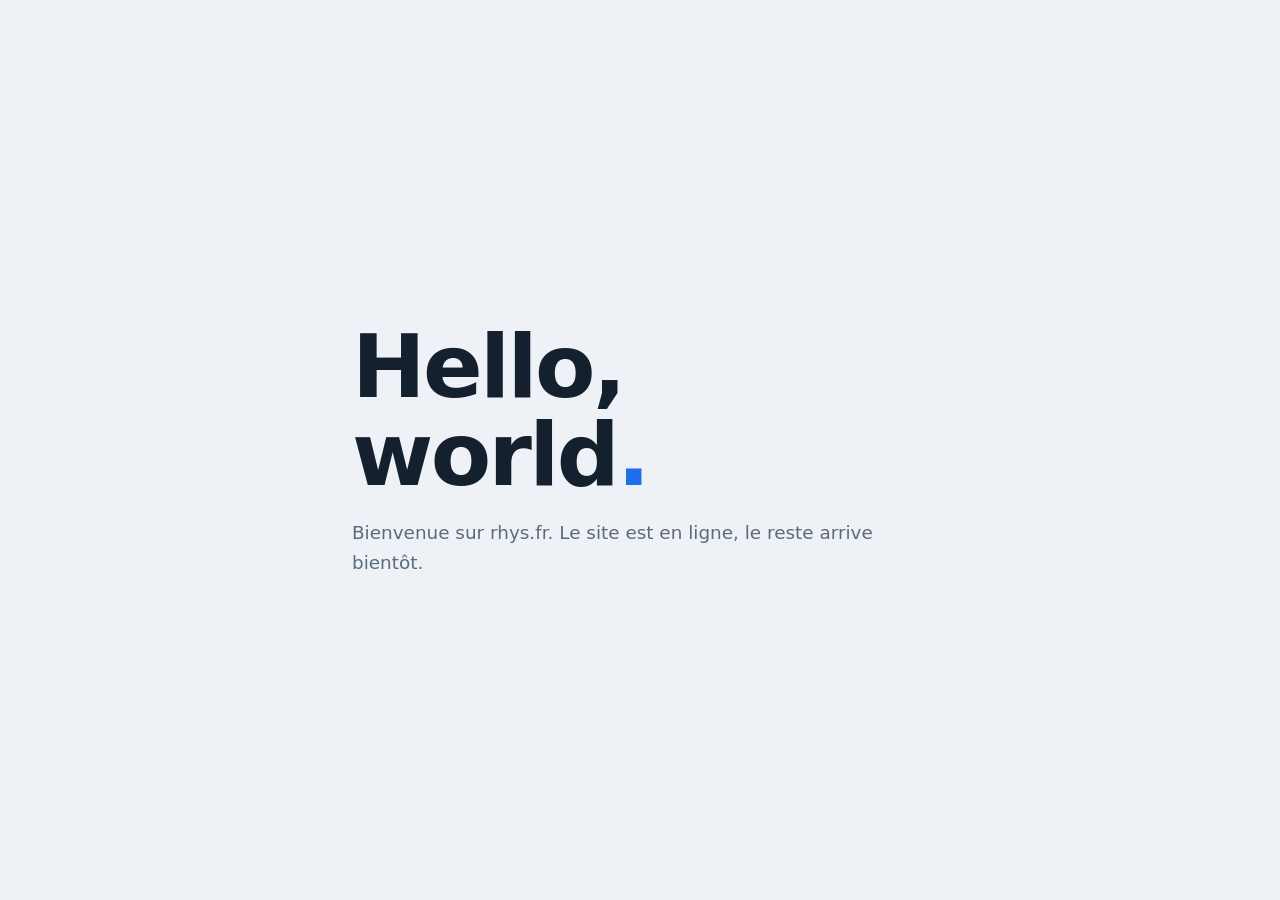
==== index.html @ cdaafd19 "Add files via upload" ====
<!DOCTYPE html>
<html lang="fr">
<head>
  <meta charset="utf-8">
  <meta name="viewport" content="width=device-width, initial-scale=1">
  <title>rhys.fr</title>
  <style>
    :root {
      --bg: #eef2f6;
      --ink: #14202e;
      --muted: #5b6b7c;
      --accent: #1f6feb;
    }
    @media (prefers-color-scheme: dark) {
      :root {
        --bg: #101820;
        --ink: #e8eef5;
        --muted: #8a9bad;
        --accent: #5aa2ff;
      }
    }
    * { box-sizing: border-box; }
    html, body { height: 100%; margin: 0; }
    body {
      background: var(--bg);
      color: var(--ink);
      font-family: "Segoe UI", system-ui, -apple-system, Helvetica, Arial, sans-serif;
      display: flex;
      align-items: center;
      justify-content: center;
      padding: 2rem;
    }
    main { max-width: 36rem; }
    h1 {
      font-size: clamp(2.8rem, 10vw, 5.5rem);
      line-height: 1;
      letter-spacing: -0.03em;
      margin: 0 0 1.2rem;
    }
    h1 span { color: var(--accent); }
    p {
      font-size: 1.15rem;
      line-height: 1.6;
      color: var(--muted);
      margin: 0;
    }
    a { color: var(--accent); }
  </style>
</head>
<body>
  <main>
    <h1>Hello, world<span>.</span></h1>
    <p>Bienvenue sur rhys.fr. Le site est en ligne, le reste arrive bientôt.</p>
  </main>
</body>
</html>
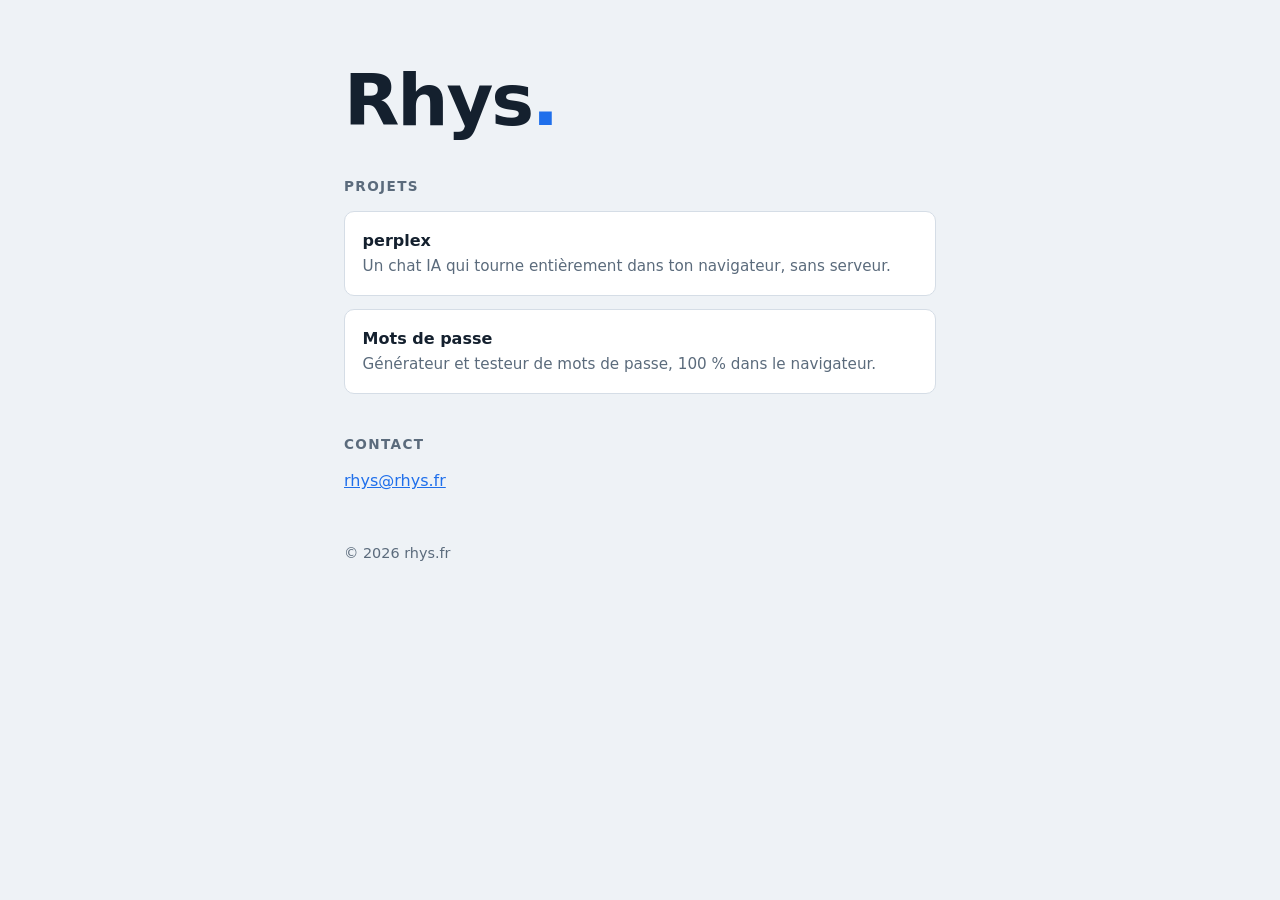
==== commit 31f15b81: "Add files via upload" ====
--- a/index.html
+++ b/index.html
@@ -3,54 +3,97 @@
 <head>
   <meta charset="utf-8">
   <meta name="viewport" content="width=device-width, initial-scale=1">
-  <title>rhys.fr</title>
+  <title>Rhys · rhys.fr</title>
+  <meta name="description" content="Projets et expérimentations.">
+  <meta property="og:title" content="Rhys · rhys.fr">
+  <meta property="og:description" content="Projets et expérimentations.">
+  <meta property="og:type" content="website">
+  <link rel="icon" href="data:image/svg+xml,%3Csvg xmlns='http://www.w3.org/2000/svg' viewBox='0 0 100 100'%3E%3Ctext y='.9em' font-size='90'%3E🛡️%3C/text%3E%3C/svg%3E">
   <style>
     :root {
       --bg: #eef2f6;
+      --panel: #ffffff;
       --ink: #14202e;
       --muted: #5b6b7c;
       --accent: #1f6feb;
+      --line: #d5dde6;
     }
     @media (prefers-color-scheme: dark) {
       :root {
         --bg: #101820;
+        --panel: #172230;
         --ink: #e8eef5;
         --muted: #8a9bad;
         --accent: #5aa2ff;
+        --line: #26364a;
       }
     }
     * { box-sizing: border-box; }
-    html, body { height: 100%; margin: 0; }
     body {
+      margin: 0;
       background: var(--bg);
       color: var(--ink);
       font-family: "Segoe UI", system-ui, -apple-system, Helvetica, Arial, sans-serif;
-      display: flex;
-      align-items: center;
-      justify-content: center;
-      padding: 2rem;
+      line-height: 1.6;
     }
-    main { max-width: 36rem; }
+    main { max-width: 40rem; margin: 0 auto; padding: 4rem 1.5rem 3rem; }
     h1 {
-      font-size: clamp(2.8rem, 10vw, 5.5rem);
+      font-size: clamp(2.6rem, 9vw, 4.5rem);
       line-height: 1;
       letter-spacing: -0.03em;
-      margin: 0 0 1.2rem;
+      margin: 0 0 0.8rem;
     }
     h1 span { color: var(--accent); }
-    p {
-      font-size: 1.15rem;
-      line-height: 1.6;
+    .role { font-size: 1.2rem; color: var(--muted); margin: 0 0 2rem; }
+    h2 {
+      font-size: 0.85rem;
+      text-transform: uppercase;
+      letter-spacing: 0.1em;
       color: var(--muted);
-      margin: 0;
+      margin: 2.5rem 0 0.8rem;
     }
+    p { margin: 0 0 1rem; }
     a { color: var(--accent); }
+    a:focus-visible { outline: 2px solid var(--accent); outline-offset: 3px; border-radius: 3px; }
+    .cards { display: grid; gap: 0.8rem; }
+    .card {
+      display: block;
+      background: var(--panel);
+      border: 1px solid var(--line);
+      border-radius: 10px;
+      padding: 1rem 1.1rem;
+      text-decoration: none;
+      color: var(--ink);
+    }
+    .card:hover { border-color: var(--accent); }
+    .card strong { display: block; }
+    .card small { color: var(--muted); font-size: 0.95rem; }
+    ul { margin: 0; padding-left: 1.2rem; }
+    li { margin-bottom: 0.3rem; }
+    footer { margin-top: 3rem; color: var(--muted); font-size: 0.9rem; }
   </style>
 </head>
 <body>
   <main>
-    <h1>Hello, world<span>.</span></h1>
-    <p>Bienvenue sur rhys.fr. Le site est en ligne, le reste arrive bientôt.</p>
+    <h1>Rhys<span>.</span></h1>
+
+
+    <h2>Projets</h2>
+    <div class="cards">
+      <a class="card" href="/perplex.html">
+        <strong>perplex</strong>
+        <small>Un chat IA qui tourne entièrement dans ton navigateur, sans serveur.</small>
+      </a>
+      <a class="card" href="/motdepasse.html">
+        <strong>Mots de passe</strong>
+        <small>Générateur et testeur de mots de passe, 100 % dans le navigateur.</small>
+      </a>
+    </div>
+
+    <h2>Contact</h2>
+    <p><a href="mailto:rhys@rhys.fr">rhys@rhys.fr</a></p>
+
+    <footer>© 2026 rhys.fr</footer>
   </main>
 </body>
 </html>
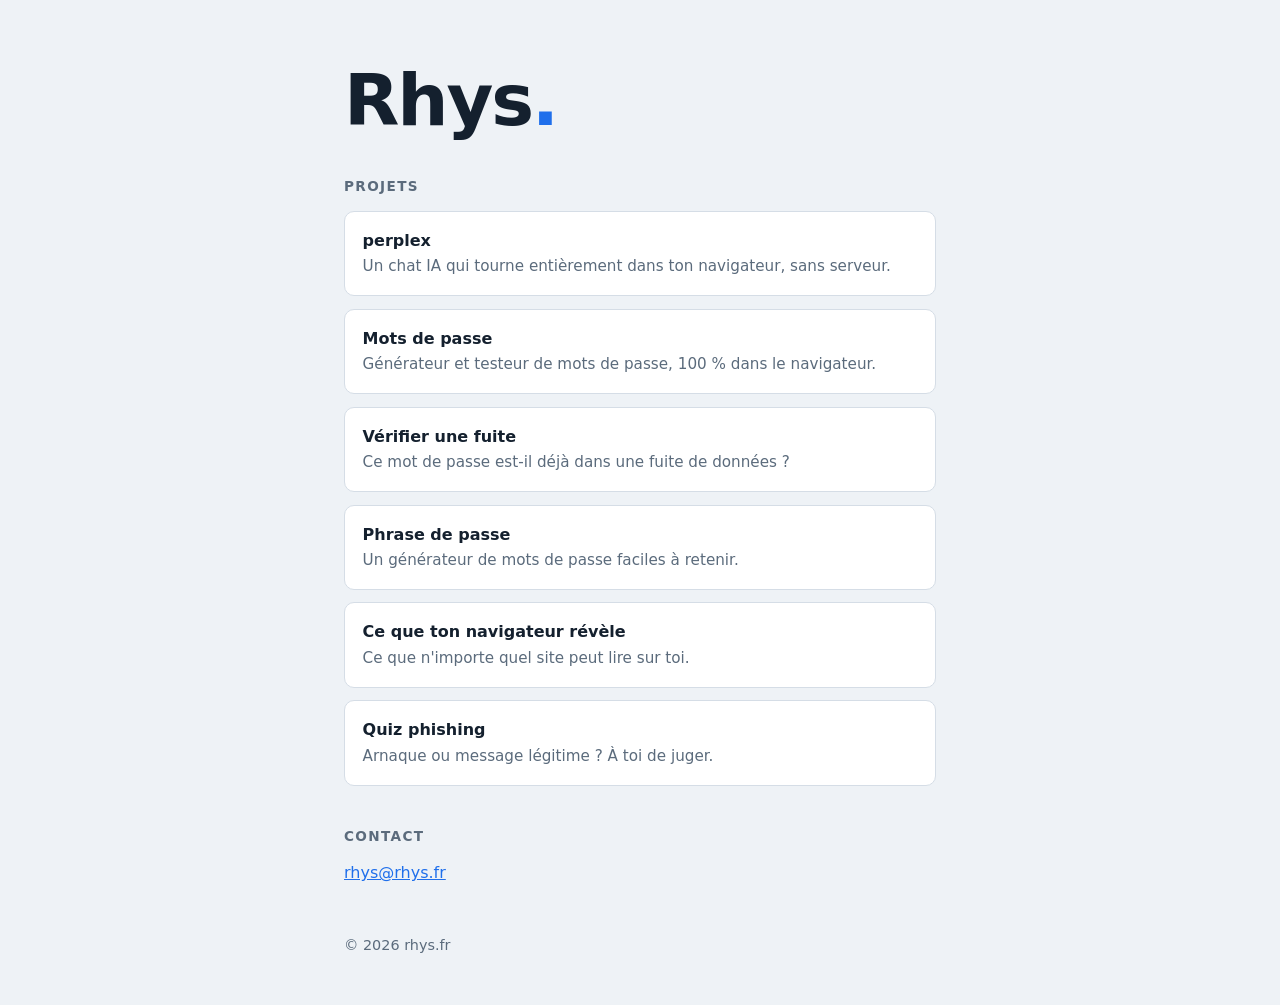
==== commit 1e5db781: "Add files via upload" ====
--- a/index.html
+++ b/index.html
@@ -88,6 +88,22 @@
         <strong>Mots de passe</strong>
         <small>Générateur et testeur de mots de passe, 100 % dans le navigateur.</small>
       </a>
+      <a class="card" href="/fuite.html">
+        <strong>Vérifier une fuite</strong>
+        <small>Ce mot de passe est-il déjà dans une fuite de données ?</small>
+      </a>
+      <a class="card" href="/phrase-de-passe.html">
+        <strong>Phrase de passe</strong>
+        <small>Un générateur de mots de passe faciles à retenir.</small>
+      </a>
+      <a class="card" href="/navigateur.html">
+        <strong>Ce que ton navigateur révèle</strong>
+        <small>Ce que n'importe quel site peut lire sur toi.</small>
+      </a>
+      <a class="card" href="/phishing.html">
+        <strong>Quiz phishing</strong>
+        <small>Arnaque ou message légitime ? À toi de juger.</small>
+      </a>
     </div>
 
     <h2>Contact</h2>
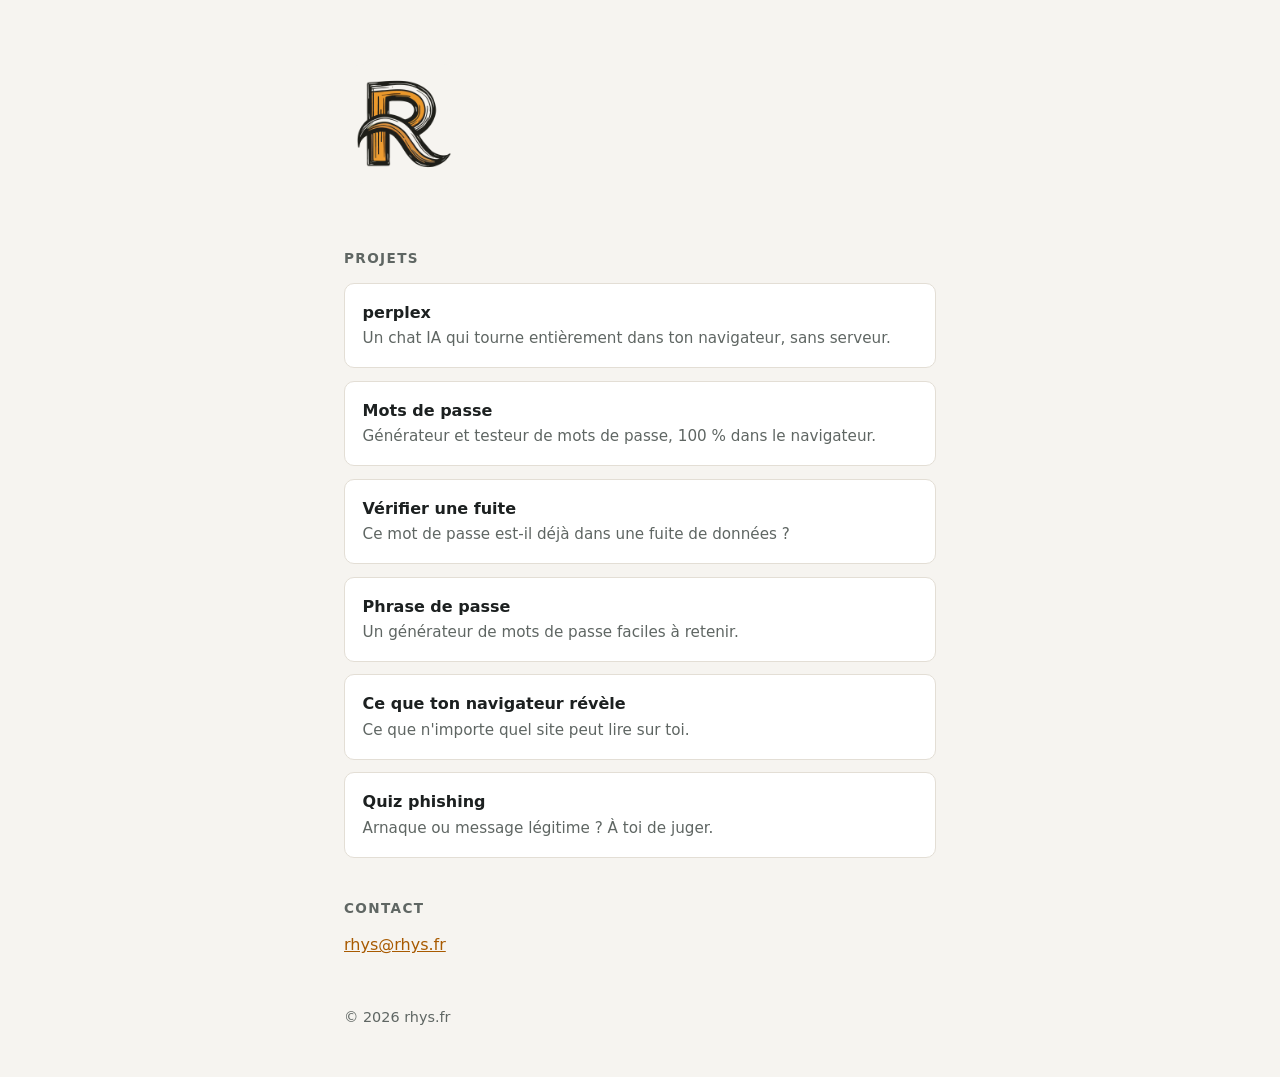
==== commit 2a974ca6: "Add files via upload" ====
--- a/index.html
+++ b/index.html
@@ -8,24 +8,25 @@
   <meta property="og:title" content="Rhys · rhys.fr">
   <meta property="og:description" content="Projets et expérimentations.">
   <meta property="og:type" content="website">
-  <link rel="icon" href="data:image/svg+xml,%3Csvg xmlns='http://www.w3.org/2000/svg' viewBox='0 0 100 100'%3E%3Ctext y='.9em' font-size='90'%3E🛡️%3C/text%3E%3C/svg%3E">
+  <meta property="og:image" content="https://rhys.fr/logo-r.png">
+  <link rel="icon" href="/favicon.png">
   <style>
     :root {
-      --bg: #eef2f6;
+      --bg: #f6f4f0;
       --panel: #ffffff;
-      --ink: #14202e;
-      --muted: #5b6b7c;
-      --accent: #1f6feb;
-      --line: #d5dde6;
+      --ink: #1c2020;
+      --muted: #5f6663;
+      --accent: #e8962e; --accent-ink: #1c2020; --link: #a85a00;
+      --line: #e3ded5;
     }
     @media (prefers-color-scheme: dark) {
       :root {
-        --bg: #101820;
-        --panel: #172230;
-        --ink: #e8eef5;
-        --muted: #8a9bad;
-        --accent: #5aa2ff;
-        --line: #26364a;
+        --bg: #141717;
+        --panel: #1d2121;
+        --ink: #f1ede6;
+        --muted: #9aa19e;
+        --accent: #ec9a2e; --accent-ink: #141717; --link: #f0a94a;
+        --line: #2e3333;
       }
     }
     * { box-sizing: border-box; }
@@ -53,8 +54,8 @@
       margin: 2.5rem 0 0.8rem;
     }
     p { margin: 0 0 1rem; }
-    a { color: var(--accent); }
-    a:focus-visible { outline: 2px solid var(--accent); outline-offset: 3px; border-radius: 3px; }
+    a { color: var(--link); }
+    a:focus-visible { outline: 2px solid var(--link); outline-offset: 3px; border-radius: 3px; }
     .cards { display: grid; gap: 0.8rem; }
     .card {
       display: block;
@@ -71,11 +72,17 @@
     ul { margin: 0; padding-left: 1.2rem; }
     li { margin-bottom: 0.3rem; }
     footer { margin-top: 3rem; color: var(--muted); font-size: 0.9rem; }
+  .logo{display:inline-flex;background:#f6f4f0;border-radius:12px;padding:4px;line-height:0}
+.logo img{width:44px;height:44px;display:block}
+.logo.big{border-radius:20px;padding:8px;margin-bottom:1.5rem}
+.logo.big img{width:104px;height:104px}
+.sr{position:absolute;left:-9999px}
   </style>
 </head>
 <body>
   <main>
-    <h1>Rhys<span>.</span></h1>
+    <a class="logo big" href="/" aria-label="Rhys"><img src="/logo-r.png" alt="" width="104" height="104"></a>
+    <h1 class="sr">Rhys</h1>
 
 
     <h2>Projets</h2>
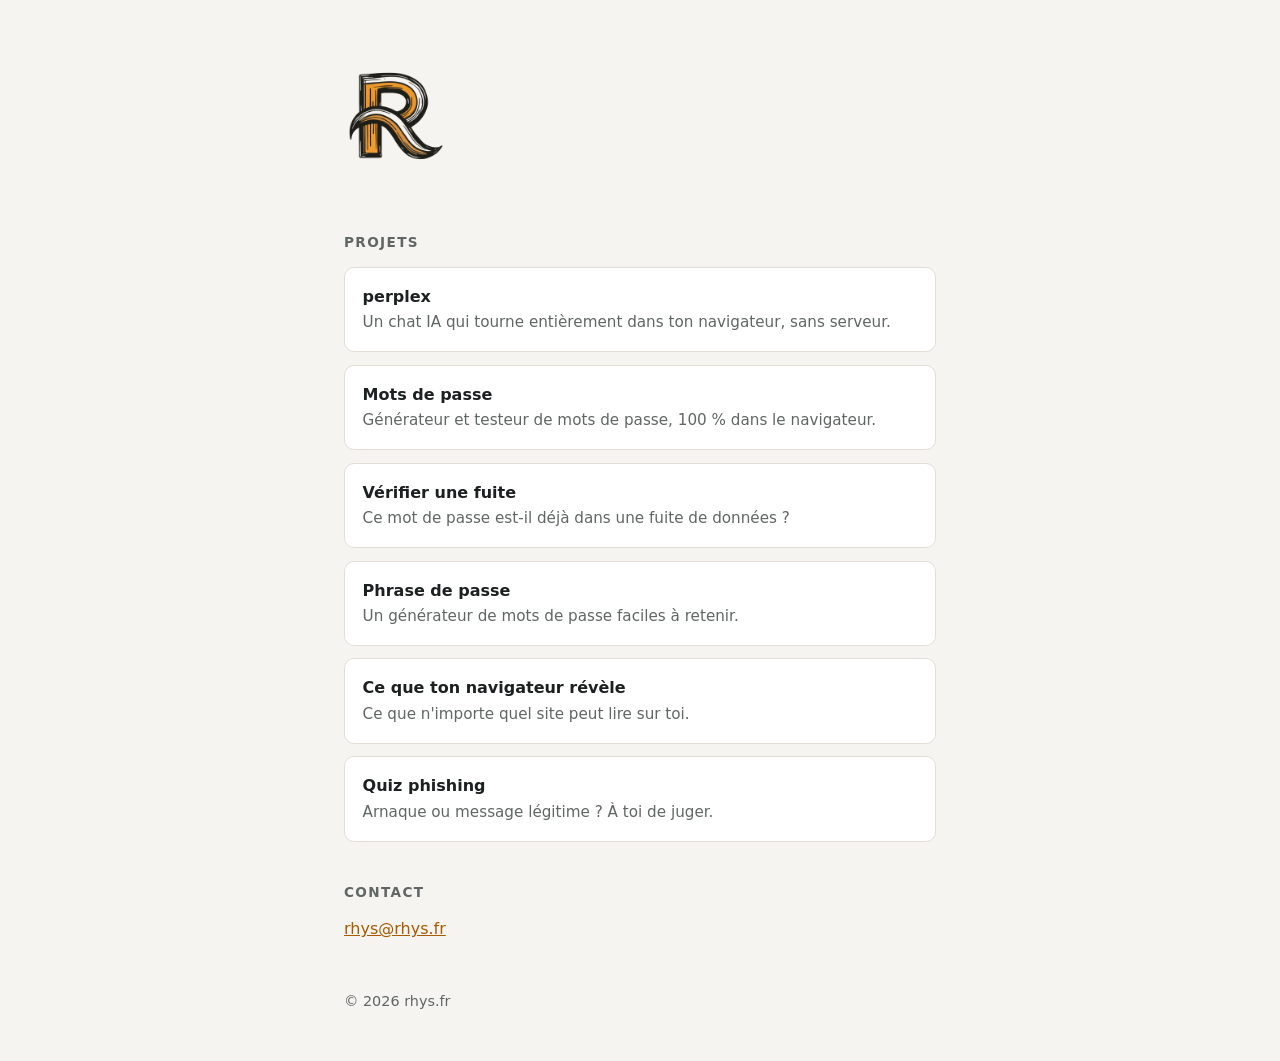
==== commit 9099af94: "Add files via upload" ====
--- a/index.html
+++ b/index.html
@@ -8,7 +8,7 @@
   <meta property="og:title" content="Rhys · rhys.fr">
   <meta property="og:description" content="Projets et expérimentations.">
   <meta property="og:type" content="website">
-  <meta property="og:image" content="https://rhys.fr/logo-r.png">
+  <meta property="og:image" content="https://rhys.fr/logo-card.png">
   <link rel="icon" href="/favicon.png">
   <style>
     :root {
@@ -72,16 +72,16 @@
     ul { margin: 0; padding-left: 1.2rem; }
     li { margin-bottom: 0.3rem; }
     footer { margin-top: 3rem; color: var(--muted); font-size: 0.9rem; }
-  .logo{display:inline-flex;background:#f6f4f0;border-radius:12px;padding:4px;line-height:0}
+  .logo{display:inline-flex;line-height:0}
 .logo img{width:44px;height:44px;display:block}
-.logo.big{border-radius:20px;padding:8px;margin-bottom:1.5rem}
+.logo.big{margin-bottom:1.5rem}
 .logo.big img{width:104px;height:104px}
 .sr{position:absolute;left:-9999px}
   </style>
 </head>
 <body>
   <main>
-    <a class="logo big" href="/" aria-label="Rhys"><img src="/logo-r.png" alt="" width="104" height="104"></a>
+    <a class="logo big" href="/" aria-label="Rhys"><picture><source srcset="/logo-r-dark.png" media="(prefers-color-scheme: dark)"><img src="/logo-r.png" alt="" width="104" height="104"></picture></a>
     <h1 class="sr">Rhys</h1>
 
 
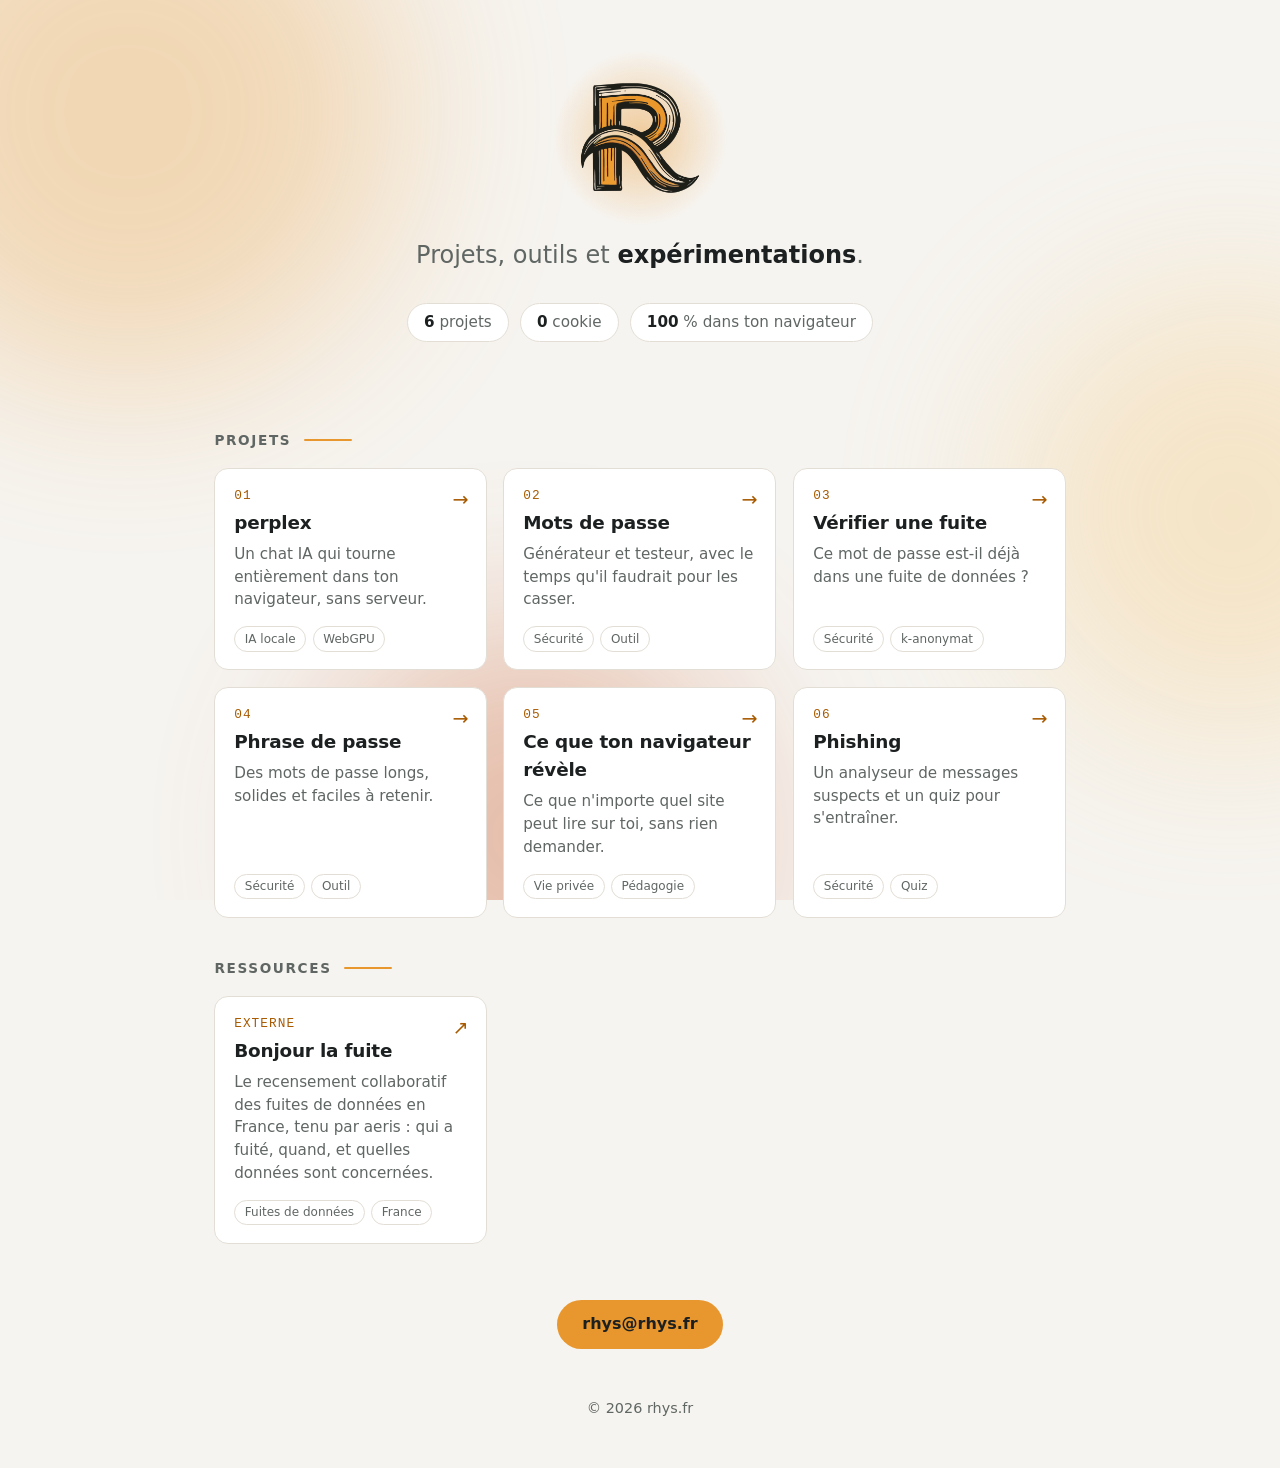
==== commit 9dd2ca13: "Add files via upload" ====
--- a/index.html
+++ b/index.html
@@ -4,119 +4,202 @@
   <meta charset="utf-8">
   <meta name="viewport" content="width=device-width, initial-scale=1">
   <title>Rhys · rhys.fr</title>
-  <meta name="description" content="Projets et expérimentations.">
+  <meta name="description" content="Projets, outils et expérimentations.">
   <meta property="og:title" content="Rhys · rhys.fr">
-  <meta property="og:description" content="Projets et expérimentations.">
+  <meta property="og:description" content="Projets, outils et expérimentations.">
   <meta property="og:type" content="website">
   <meta property="og:image" content="https://rhys.fr/logo-card.png">
   <link rel="icon" href="/favicon.png">
   <style>
     :root {
-      --bg: #f6f4f0;
-      --panel: #ffffff;
-      --ink: #1c2020;
-      --muted: #5f6663;
-      --accent: #e8962e; --accent-ink: #1c2020; --link: #a85a00;
-      --line: #e3ded5;
+      --bg: #f6f4f0; --panel: #ffffff; --ink: #1c2020; --muted: #5f6663;
+      --accent: #e8962e; --accent-ink: #1c2020; --link: #a85a00; --line: #e3ded5;
+      --blob: .30; --shadow: 0 10px 30px rgba(28,32,32,.10);
     }
     @media (prefers-color-scheme: dark) {
       :root {
-        --bg: #141717;
-        --panel: #1d2121;
-        --ink: #f1ede6;
-        --muted: #9aa19e;
-        --accent: #ec9a2e; --accent-ink: #141717; --link: #f0a94a;
-        --line: #2e3333;
+        --bg: #141717; --panel: #1d2121; --ink: #f1ede6; --muted: #9aa19e;
+        --accent: #ec9a2e; --accent-ink: #141717; --link: #f0a94a; --line: #2e3333;
+        --blob: .20; --shadow: 0 10px 30px rgba(0,0,0,.45);
       }
     }
     * { box-sizing: border-box; }
+    html { scroll-behavior: smooth; }
     body {
-      margin: 0;
-      background: var(--bg);
-      color: var(--ink);
-      font-family: "Segoe UI", system-ui, -apple-system, Helvetica, Arial, sans-serif;
-      line-height: 1.6;
-    }
-    main { max-width: 40rem; margin: 0 auto; padding: 4rem 1.5rem 3rem; }
-    h1 {
-      font-size: clamp(2.6rem, 9vw, 4.5rem);
-      line-height: 1;
-      letter-spacing: -0.03em;
-      margin: 0 0 0.8rem;
-    }
-    h1 span { color: var(--accent); }
-    .role { font-size: 1.2rem; color: var(--muted); margin: 0 0 2rem; }
-    h2 {
-      font-size: 0.85rem;
-      text-transform: uppercase;
-      letter-spacing: 0.1em;
-      color: var(--muted);
-      margin: 2.5rem 0 0.8rem;
-    }
-    p { margin: 0 0 1rem; }
+      margin: 0; background: var(--bg); color: var(--ink); overflow-x: hidden;
+      font-family: "Segoe UI", system-ui, -apple-system, Helvetica, Arial, sans-serif; line-height: 1.55;
+    }
     a { color: var(--link); }
-    a:focus-visible { outline: 2px solid var(--link); outline-offset: 3px; border-radius: 3px; }
-    .cards { display: grid; gap: 0.8rem; }
+    a:focus-visible { outline: 2px solid var(--link); outline-offset: 3px; border-radius: 6px; }
+    .sr { position: absolute; left: -9999px; }
+
+    /* Fond animé */
+    .bg { position: fixed; inset: 0; z-index: -1; overflow: hidden; pointer-events: none; }
+    .bg i { position: absolute; border-radius: 50%; filter: blur(90px); opacity: var(--blob); animation: drift 24s ease-in-out infinite alternate; }
+    .b1 { width: 34rem; height: 34rem; background: #e8962e; top: -10rem; left: -9rem; }
+    .b2 { width: 28rem; height: 28rem; background: #f5c26b; top: 32%; right: -11rem; animation-duration: 30s; animation-delay: -7s; }
+    .b3 { width: 26rem; height: 26rem; background: #c2410c; bottom: -9rem; left: 25%; opacity: calc(var(--blob) * .6); animation-duration: 34s; animation-delay: -13s; }
+    @keyframes drift { to { transform: translate(4rem, 3rem) scale(1.18); } }
+    .spot {
+      position: fixed; top: 0; left: 0; width: 600px; height: 600px; z-index: -1; pointer-events: none;
+      transform: translate(-9999px, -9999px); will-change: transform;
+      background: radial-gradient(circle, rgba(232,150,46,.16), transparent 60%);
+    }
+
+    main { max-width: 56rem; margin: 0 auto; padding: 3.5rem 1.4rem 3rem; }
+
+    /* Hero */
+    .hero { text-align: center; padding: 1rem 0 3rem; }
+    .logo { display: inline-flex; line-height: 0; position: relative; }
+    .logo.big { animation: pop 1s cubic-bezier(.2,1.4,.4,1) both; }
+    .logo.big::before {
+      content: ""; position: absolute; inset: -22%; border-radius: 50%; z-index: -1;
+      background: radial-gradient(circle, rgba(232,150,46,.45), transparent 65%); animation: pulse 4.5s ease-in-out infinite;
+    }
+    .logo.big picture { display: block; animation: bob 7s ease-in-out 1.2s infinite; }
+    .logo.big img { width: 132px; height: 132px; display: block; }
+    @keyframes pop { from { opacity: 0; transform: scale(.55) rotate(-10deg); } to { opacity: 1; transform: none; } }
+    @keyframes bob { 50% { transform: translateY(-9px) rotate(1.5deg); } }
+    @keyframes pulse { 50% { transform: scale(1.12); opacity: .65; } }
+    .tag { margin: 1.6rem 0 0; font-size: clamp(1.15rem, 3.2vw, 1.5rem); color: var(--muted); animation: up .8s .45s both; }
+    .tag b { color: var(--ink); font-weight: 600; }
+    .stats { display: flex; justify-content: center; flex-wrap: wrap; gap: .7rem; margin-top: 1.8rem; }
+    .stats span {
+      background: var(--panel); border: 1px solid var(--line); border-radius: 999px; padding: .4rem 1rem; font-size: .95rem; color: var(--muted);
+    }
+    .stats b { color: var(--ink); font-variant-numeric: tabular-nums; }
+
+    /* Sections */
+    .sec { display: flex; align-items: center; gap: .8rem; margin: 2.5rem 0 1.1rem; font-size: .85rem; letter-spacing: .12em; text-transform: uppercase; color: var(--muted); }
+    .sec::after { content: ""; height: 2px; width: 0; background: var(--accent); border-radius: 2px; transition: width .9s .2s cubic-bezier(.2,.7,.2,1); }
+    .sec.in::after { width: 3rem; }
+    .grid { display: grid; gap: 1rem; grid-template-columns: repeat(auto-fill, minmax(16rem, 1fr)); }
+
+    /* Cartes */
     .card {
-      display: block;
-      background: var(--panel);
-      border: 1px solid var(--line);
-      border-radius: 10px;
-      padding: 1rem 1.1rem;
-      text-decoration: none;
-      color: var(--ink);
-    }
-    .card:hover { border-color: var(--accent); }
-    .card strong { display: block; }
-    .card small { color: var(--muted); font-size: 0.95rem; }
-    ul { margin: 0; padding-left: 1.2rem; }
-    li { margin-bottom: 0.3rem; }
-    footer { margin-top: 3rem; color: var(--muted); font-size: 0.9rem; }
-  .logo{display:inline-flex;line-height:0}
-.logo img{width:44px;height:44px;display:block}
-.logo.big{margin-bottom:1.5rem}
-.logo.big img{width:104px;height:104px}
-.sr{position:absolute;left:-9999px}
+      position: relative; display: flex; flex-direction: column; gap: .35rem; overflow: hidden;
+      background: var(--panel); border: 1px solid var(--line); border-radius: 14px; padding: 1.2rem 1.2rem 1.1rem;
+      color: var(--ink); text-decoration: none;
+      transform: perspective(800px) rotateX(var(--rx, 0deg)) rotateY(var(--ry, 0deg));
+      transition: transform .25s ease, border-color .25s ease, box-shadow .25s ease;
+    }
+    .card::before {
+      content: ""; position: absolute; inset: 0; opacity: 0; transition: opacity .3s; pointer-events: none;
+      background: radial-gradient(260px circle at var(--mx, 50%) var(--my, 50%), rgba(232,150,46,.22), transparent 70%);
+    }
+    .card:hover, .card:focus-visible { border-color: var(--accent); box-shadow: var(--shadow); }
+    .card:hover::before { opacity: 1; }
+    .card .n { font: .8rem ui-monospace, Consolas, monospace; color: var(--link); letter-spacing: .08em; }
+    .card strong { font-size: 1.15rem; letter-spacing: -.01em; }
+    .card small { color: var(--muted); font-size: .95rem; line-height: 1.5; flex: 1; }
+    .chips { display: flex; flex-wrap: wrap; gap: .4rem; margin-top: .6rem; }
+    .chips em { font-style: normal; font-size: .75rem; padding: .15rem .6rem; border-radius: 999px; border: 1px solid var(--line); color: var(--muted); }
+    .go { position: absolute; top: 1rem; right: 1.1rem; font-size: 1.2rem; color: var(--link); transition: transform .25s ease; }
+    .card:hover .go { transform: translateX(5px); }
+    .card.ext .go { transition: transform .25s ease; }
+    .card.ext:hover .go { transform: translate(4px, -4px); }
+
+    /* Apparition au scroll */
+    .reveal { opacity: 0; }
+    .reveal.in { animation: up .75s cubic-bezier(.2,.7,.2,1) var(--d, 0ms) both; }
+    @keyframes up { from { opacity: 0; translate: 0 26px; } to { opacity: 1; translate: 0 0; } }
+
+    .contact { text-align: center; margin-top: 3.5rem; }
+    .btn {
+      display: inline-block; background: var(--accent); color: var(--accent-ink); text-decoration: none; font-weight: 600;
+      padding: .75rem 1.6rem; border-radius: 999px; transition: transform .2s ease, box-shadow .2s ease;
+    }
+    .btn:hover { transform: translateY(-3px); box-shadow: 0 10px 24px rgba(232,150,46,.35); color: var(--accent-ink); }
+    .btn:focus-visible { outline: 2px solid var(--link); outline-offset: 3px; }
+    footer { text-align: center; margin-top: 3rem; color: var(--muted); font-size: .9rem; }
+
+    @media (prefers-reduced-motion: reduce) {
+      *, *::before, *::after { animation: none !important; transition: none !important; }
+      .reveal { opacity: 1; }
+      .sec::after { width: 3rem; }
+    }
   </style>
 </head>
 <body>
+  <div class="bg" aria-hidden="true"><i class="b1"></i><i class="b2"></i><i class="b3"></i></div>
+  <div class="spot" aria-hidden="true"></div>
+
   <main>
-    <a class="logo big" href="/" aria-label="Rhys"><picture><source srcset="/logo-r-dark.png" media="(prefers-color-scheme: dark)"><img src="/logo-r.png" alt="" width="104" height="104"></picture></a>
-    <h1 class="sr">Rhys</h1>
-
-
-    <h2>Projets</h2>
-    <div class="cards">
-      <a class="card" href="/perplex.html">
-        <strong>perplex</strong>
-        <small>Un chat IA qui tourne entièrement dans ton navigateur, sans serveur.</small>
-      </a>
-      <a class="card" href="/motdepasse.html">
-        <strong>Mots de passe</strong>
-        <small>Générateur et testeur de mots de passe, 100 % dans le navigateur.</small>
-      </a>
-      <a class="card" href="/fuite.html">
-        <strong>Vérifier une fuite</strong>
-        <small>Ce mot de passe est-il déjà dans une fuite de données ?</small>
-      </a>
-      <a class="card" href="/phrase-de-passe.html">
-        <strong>Phrase de passe</strong>
-        <small>Un générateur de mots de passe faciles à retenir.</small>
-      </a>
-      <a class="card" href="/navigateur.html">
-        <strong>Ce que ton navigateur révèle</strong>
-        <small>Ce que n'importe quel site peut lire sur toi.</small>
-      </a>
-      <a class="card" href="/phishing.html">
-        <strong>Quiz phishing</strong>
-        <small>Arnaque ou message légitime ? À toi de juger.</small>
-      </a>
+    <header class="hero">
+      <a class="logo big" href="/" aria-label="Rhys"><picture><source srcset="/logo-r-dark.png" media="(prefers-color-scheme: dark)"><img src="/logo-r.png" alt="" width="132" height="132"></picture></a>
+      <h1 class="sr">Rhys</h1>
+      <p class="tag">Projets, outils et <b>expérimentations</b>.</p>
+      <div class="stats reveal">
+        <span><b data-count="auto">0</b> projets</span>
+        <span><b data-count="0">0</b> cookie</span>
+        <span><b data-count="100">0</b> % dans ton navigateur</span>
+      </div>
+    </header>
+
+    <h2 class="sec reveal">Projets</h2>
+    <div class="grid">
+      <a class="card reveal" href="/perplex.html"><span class="n">01</span><strong>perplex</strong><small>Un chat IA qui tourne entièrement dans ton navigateur, sans serveur.</small><span class="chips"><em>IA locale</em><em>WebGPU</em></span><span class="go" aria-hidden="true">→</span></a>
+      <a class="card reveal" href="/motdepasse.html"><span class="n">02</span><strong>Mots de passe</strong><small>Générateur et testeur, avec le temps qu'il faudrait pour les casser.</small><span class="chips"><em>Sécurité</em><em>Outil</em></span><span class="go" aria-hidden="true">→</span></a>
+      <a class="card reveal" href="/fuite.html"><span class="n">03</span><strong>Vérifier une fuite</strong><small>Ce mot de passe est-il déjà dans une fuite de données ?</small><span class="chips"><em>Sécurité</em><em>k-anonymat</em></span><span class="go" aria-hidden="true">→</span></a>
+      <a class="card reveal" href="/phrase-de-passe.html"><span class="n">04</span><strong>Phrase de passe</strong><small>Des mots de passe longs, solides et faciles à retenir.</small><span class="chips"><em>Sécurité</em><em>Outil</em></span><span class="go" aria-hidden="true">→</span></a>
+      <a class="card reveal" href="/navigateur.html"><span class="n">05</span><strong>Ce que ton navigateur révèle</strong><small>Ce que n'importe quel site peut lire sur toi, sans rien demander.</small><span class="chips"><em>Vie privée</em><em>Pédagogie</em></span><span class="go" aria-hidden="true">→</span></a>
+      <a class="card reveal" href="/phishing.html"><span class="n">06</span><strong>Phishing</strong><small>Un analyseur de messages suspects et un quiz pour s'entraîner.</small><span class="chips"><em>Sécurité</em><em>Quiz</em></span><span class="go" aria-hidden="true">→</span></a>
     </div>
 
-    <h2>Contact</h2>
-    <p><a href="mailto:rhys@rhys.fr">rhys@rhys.fr</a></p>
-
+    <h2 class="sec reveal">Ressources</h2>
+    <div class="grid">
+      <a class="card ext reveal" href="https://bonjourlafuite.eu.org/" target="_blank" rel="noopener noreferrer"><span class="n">EXTERNE</span><strong>Bonjour la fuite</strong><small>Le recensement collaboratif des fuites de données en France, tenu par aeris : qui a fuité, quand, et quelles données sont concernées.</small><span class="chips"><em>Fuites de données</em><em>France</em></span><span class="go" aria-hidden="true">↗</span><span class="sr">(s'ouvre dans un nouvel onglet)</span></a>
+    </div>
+
+    <section class="contact reveal">
+      <a class="btn" href="mailto:rhys@rhys.fr">rhys@rhys.fr</a>
+    </section>
     <footer>© 2026 rhys.fr</footer>
   </main>
+
+  <script>
+    const $$ = (s, r = document) => [...r.querySelectorAll(s)];
+    const reduce = matchMedia("(prefers-reduced-motion: reduce)").matches;
+
+    // Compteurs animés
+    const nb = $$(".grid:first-of-type .card").length;
+    $$("[data-count=auto]").forEach((el) => { el.dataset.count = nb; });
+    function count(el) {
+      const to = +el.dataset.count;
+      if (reduce || to === 0) { el.textContent = to; return; }
+      const t0 = performance.now();
+      (function f(t) {
+        const p = Math.min(1, (t - t0) / 1300);
+        el.textContent = Math.round(to * (1 - Math.pow(1 - p, 3)));
+        if (p < 1) requestAnimationFrame(f);
+      })(t0);
+    }
+
+    // Apparition au scroll, avec décalage entre les cartes d'une même grille
+    const io = "IntersectionObserver" in window ? new IntersectionObserver((es) => es.forEach((e) => {
+      if (!e.isIntersecting) return;
+      e.target.classList.add("in");
+      $$("[data-count]", e.target).forEach(count);
+      io.unobserve(e.target);
+    }), { threshold: 0.15 }) : null;
+    $$(".reveal").forEach((el) => {
+      el.style.setProperty("--d", (el.classList.contains("card") ? [...el.parentElement.children].indexOf(el) * 90 : 0) + "ms");
+      if (io) io.observe(el); else { el.classList.add("in"); $$("[data-count]", el).forEach(count); }
+    });
+
+    // Halo qui suit la souris + inclinaison des cartes (écrans avec souris uniquement)
+    if (matchMedia("(hover: hover)").matches && !reduce) {
+      const spot = document.querySelector(".spot");
+      addEventListener("pointermove", (e) => { spot.style.transform = "translate(" + (e.clientX - 300) + "px," + (e.clientY - 300) + "px)"; }, { passive: true });
+      $$(".card").forEach((c) => {
+        c.addEventListener("pointermove", (e) => {
+          const r = c.getBoundingClientRect(), x = e.clientX - r.left, y = e.clientY - r.top;
+          c.style.setProperty("--mx", x + "px"); c.style.setProperty("--my", y + "px");
+          c.style.setProperty("--rx", ((y / r.height - 0.5) * -6) + "deg"); c.style.setProperty("--ry", ((x / r.width - 0.5) * 6) + "deg");
+        });
+        c.addEventListener("pointerleave", () => { c.style.setProperty("--rx", "0deg"); c.style.setProperty("--ry", "0deg"); });
+      });
+    }
+  </script>
 </body>
 </html>
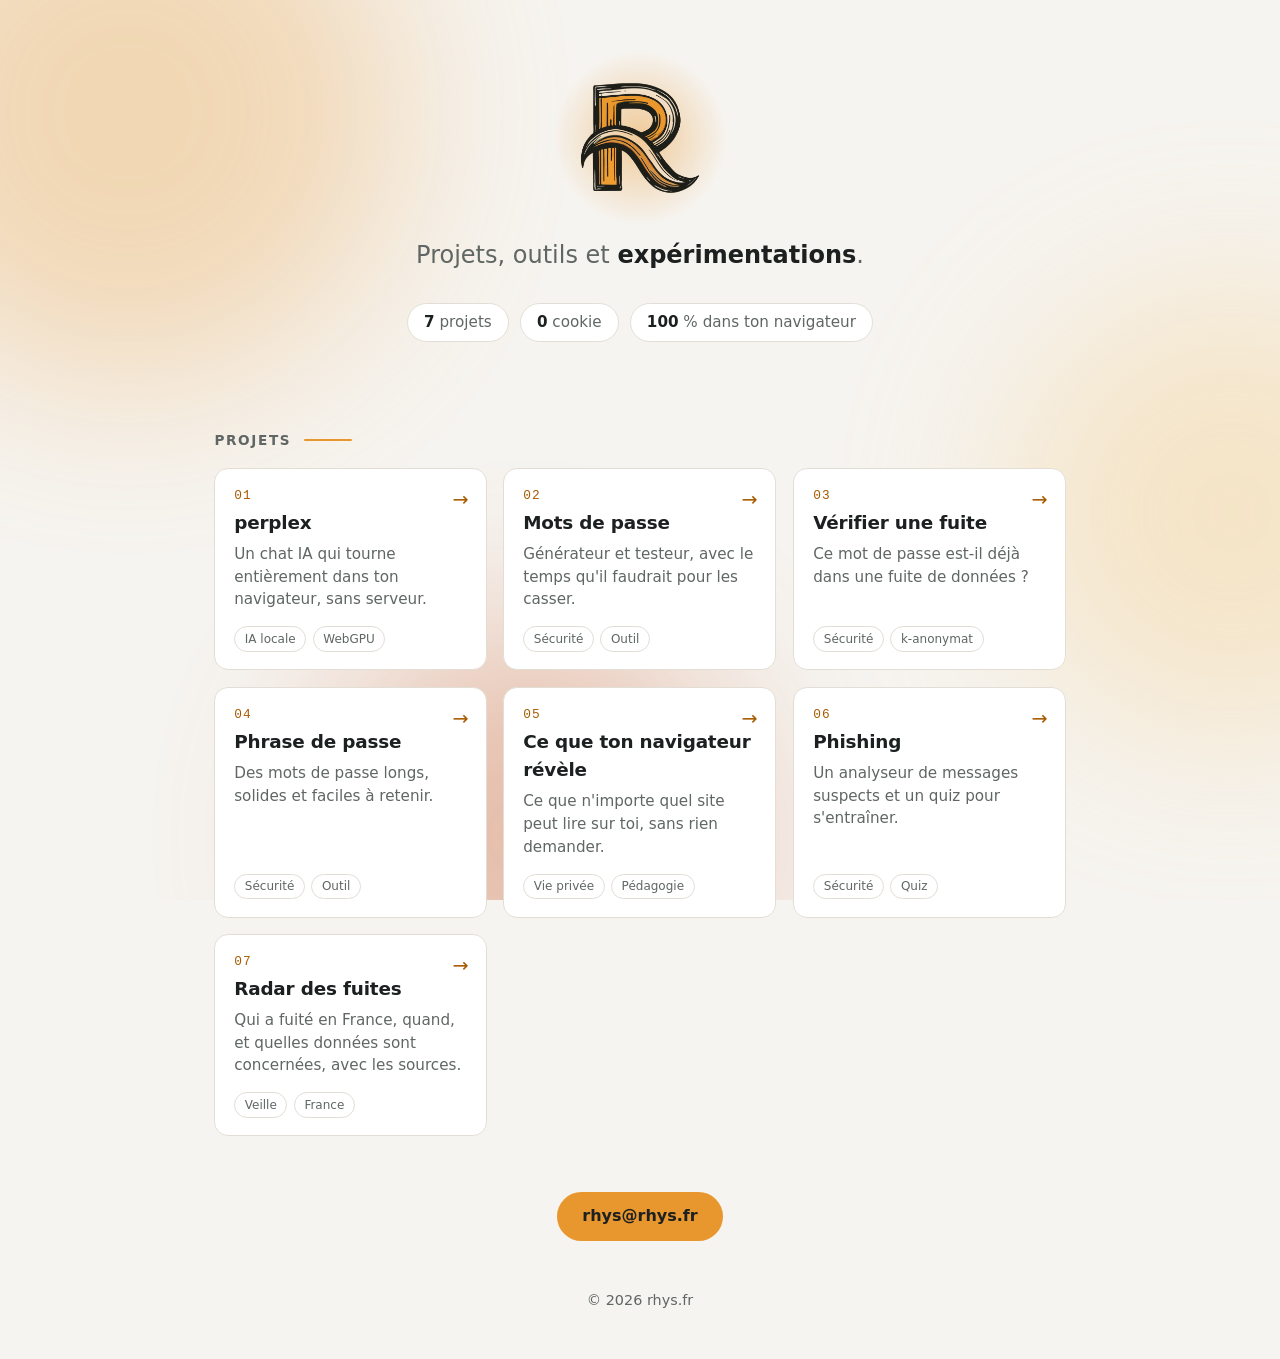
==== commit 7ef7f38e: "Add files via upload" ====
--- a/index.html
+++ b/index.html
@@ -144,11 +144,7 @@
       <a class="card reveal" href="/phrase-de-passe.html"><span class="n">04</span><strong>Phrase de passe</strong><small>Des mots de passe longs, solides et faciles à retenir.</small><span class="chips"><em>Sécurité</em><em>Outil</em></span><span class="go" aria-hidden="true">→</span></a>
       <a class="card reveal" href="/navigateur.html"><span class="n">05</span><strong>Ce que ton navigateur révèle</strong><small>Ce que n'importe quel site peut lire sur toi, sans rien demander.</small><span class="chips"><em>Vie privée</em><em>Pédagogie</em></span><span class="go" aria-hidden="true">→</span></a>
       <a class="card reveal" href="/phishing.html"><span class="n">06</span><strong>Phishing</strong><small>Un analyseur de messages suspects et un quiz pour s'entraîner.</small><span class="chips"><em>Sécurité</em><em>Quiz</em></span><span class="go" aria-hidden="true">→</span></a>
-    </div>
-
-    <h2 class="sec reveal">Ressources</h2>
-    <div class="grid">
-      <a class="card ext reveal" href="https://bonjourlafuite.eu.org/" target="_blank" rel="noopener noreferrer"><span class="n">EXTERNE</span><strong>Bonjour la fuite</strong><small>Le recensement collaboratif des fuites de données en France, tenu par aeris : qui a fuité, quand, et quelles données sont concernées.</small><span class="chips"><em>Fuites de données</em><em>France</em></span><span class="go" aria-hidden="true">↗</span><span class="sr">(s'ouvre dans un nouvel onglet)</span></a>
+      <a class="card reveal" href="/radar.html"><span class="n">07</span><strong>Radar des fuites</strong><small>Qui a fuité en France, quand, et quelles données sont concernées, avec les sources.</small><span class="chips"><em>Veille</em><em>France</em></span><span class="go" aria-hidden="true">→</span></a>
     </div>
 
     <section class="contact reveal">
